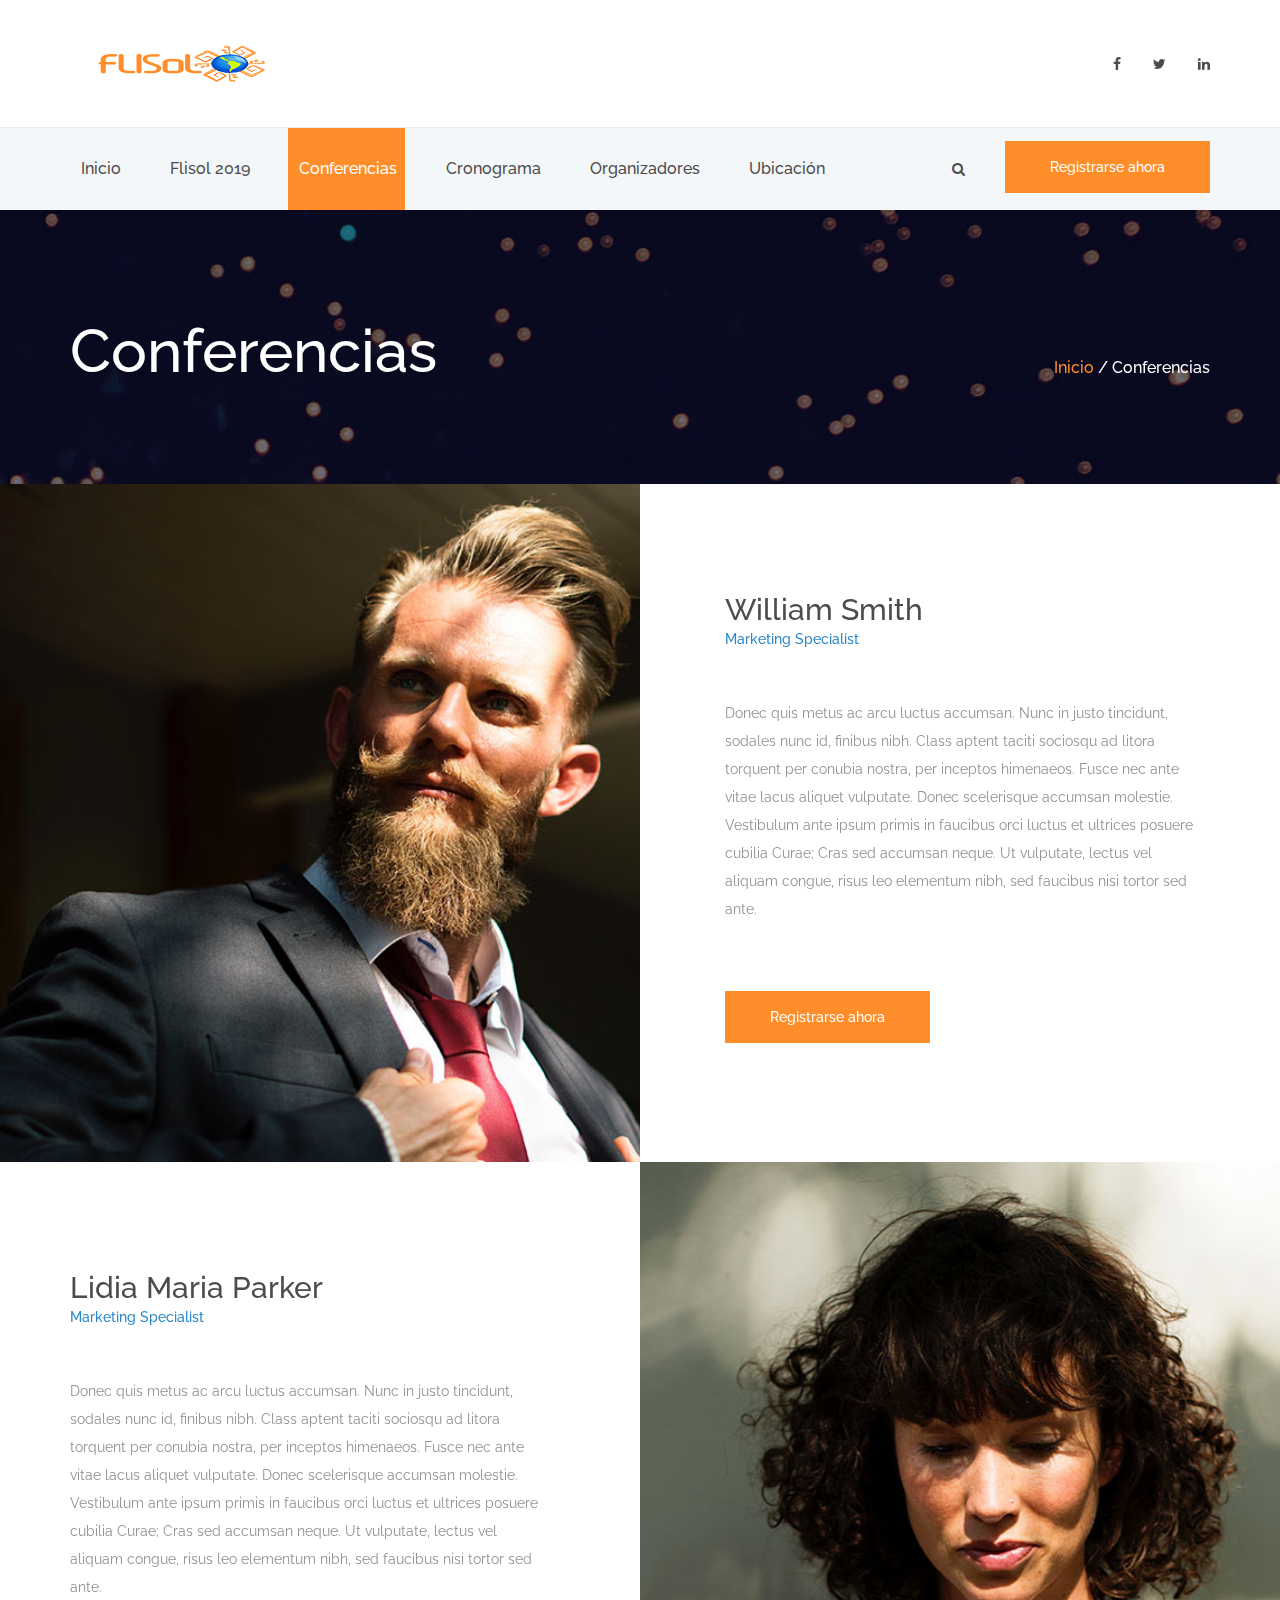
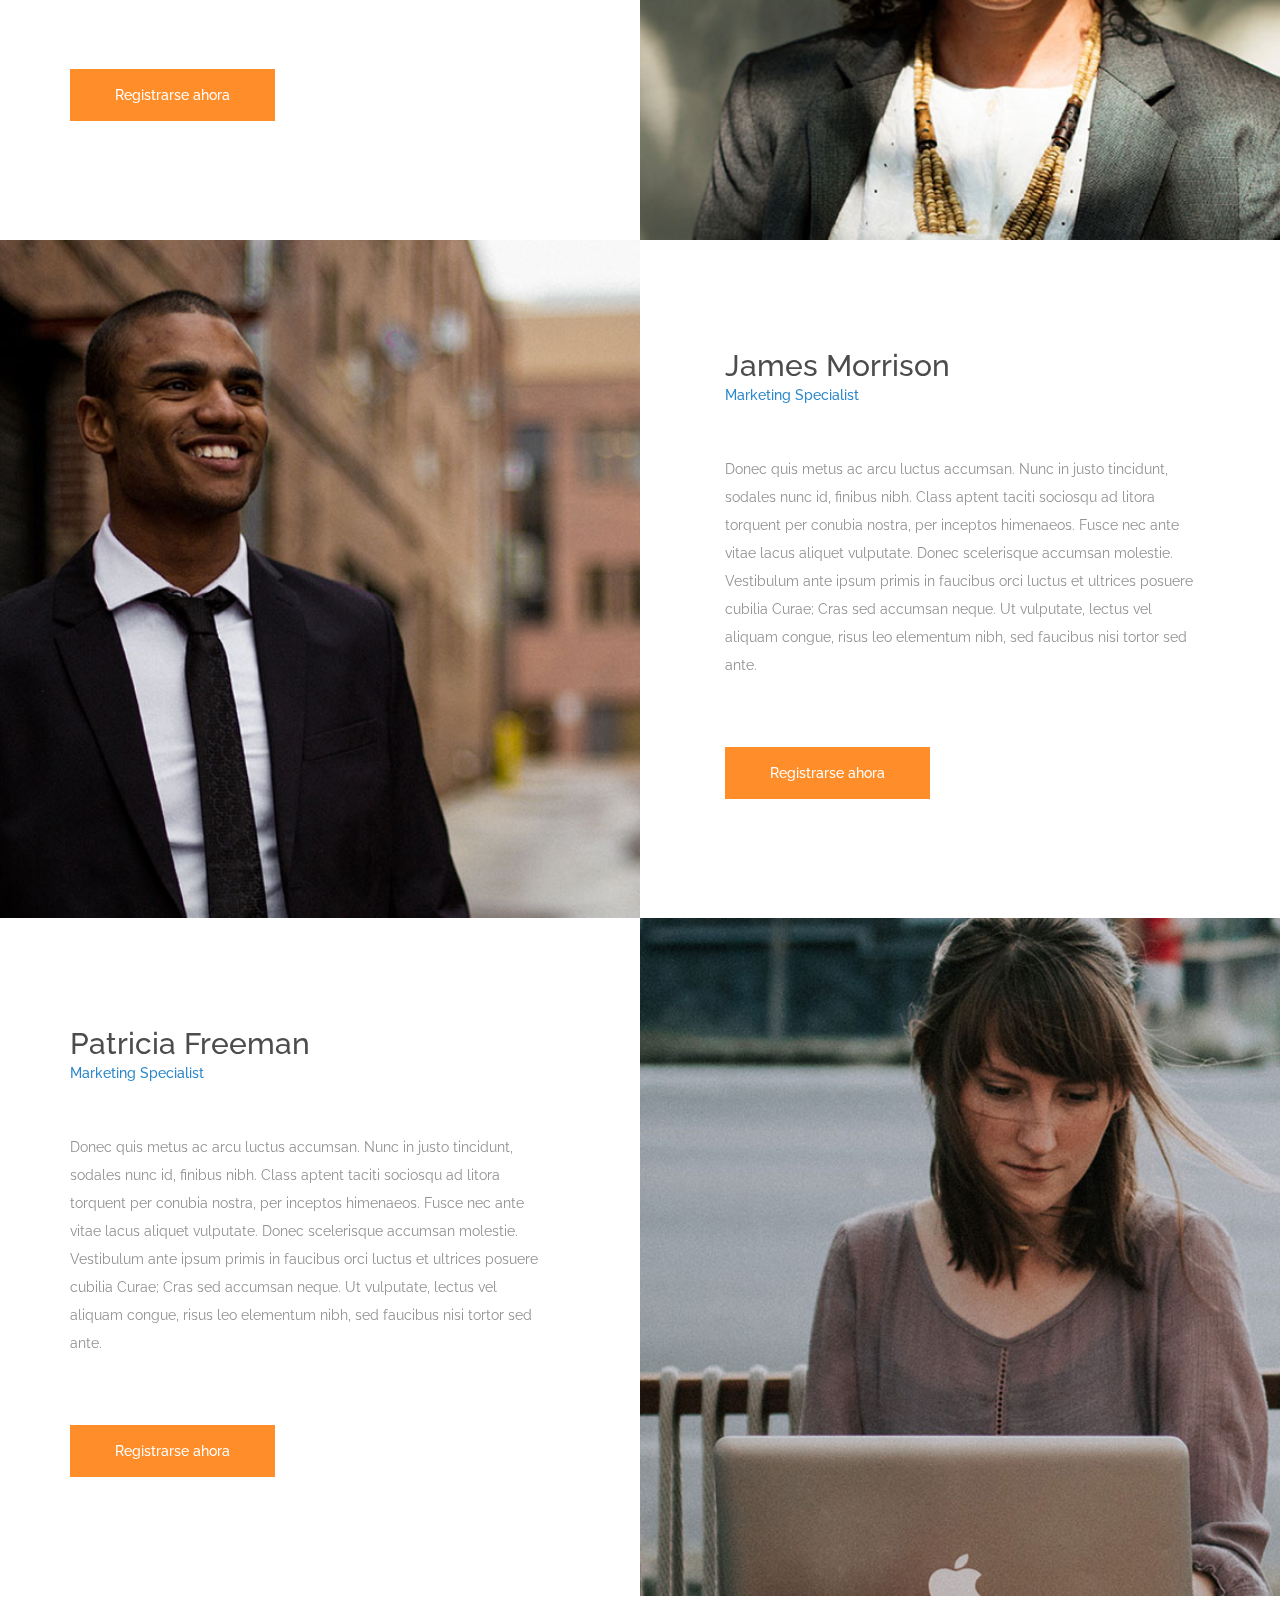
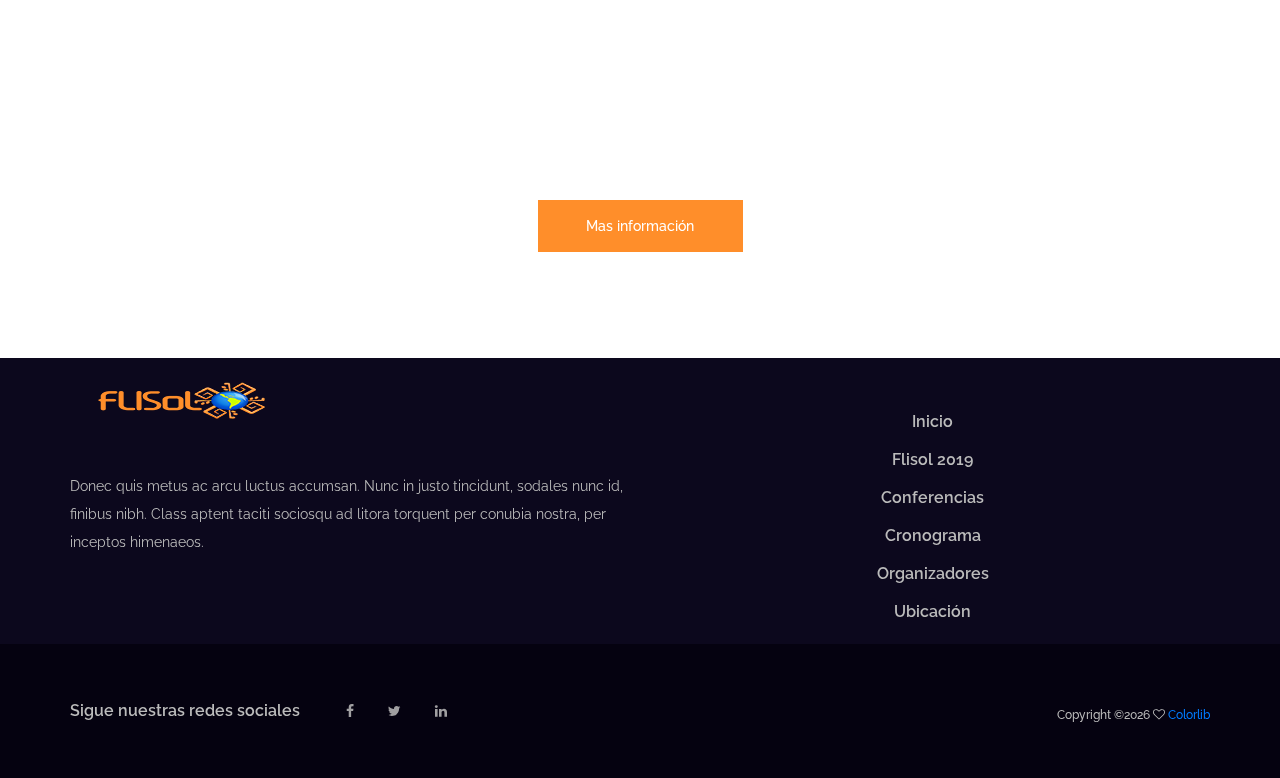
==== conferencias.html @ b89408b1 "web 1.0" ====
<!DOCTYPE html>
<html lang="en">
<head>
<title>Conferencias</title>
<meta charset="utf-8">
<meta http-equiv="X-UA-Compatible" content="IE=edge">
<meta name="description" content="Conference project">
<meta name="viewport" content="width=device-width, initial-scale=1">
<link rel="stylesheet" type="text/css" href="styles/bootstrap4/bootstrap.min.css">
<link href="plugins/font-awesome-4.7.0/css/font-awesome.min.css" rel="stylesheet" type="text/css">
<link rel="stylesheet" type="text/css" href="plugins/OwlCarousel2-2.2.1/owl.carousel.css">
<link rel="stylesheet" type="text/css" href="plugins/OwlCarousel2-2.2.1/owl.theme.default.css">
<link rel="stylesheet" type="text/css" href="plugins/OwlCarousel2-2.2.1/animate.css">
<link rel="stylesheet" type="text/css" href="styles/speakers.css">
<link rel="stylesheet" type="text/css" href="styles/speakers_responsive.css">
</head>
<body>

<div class="super_container">

	<!-- Menu -->

	<div class="menu trans_500">
		<div class="menu_content d-flex flex-column align-items-center justify-content-center text-center">
			<div class="menu_close_container"><div class="menu_close"></div></div>
			<div class="logo menu_logo">
				<a href="#">
					<div class="logo_container d-flex flex-row align-items-start justify-content-start">
						<!--<div class="logo_image"><div><img src="images/logo.png" alt=""></div></div>-->
						<div class="logo_content">
							<div class="logo_text logo_text_not_ie" align="center">FLISOL 2019</div>
							<div class="logo_sub" align="center">GYE,ECUADOR</div>
						</div>
					</div>
				</a>
			</div>
			<ul>
				<li class="menu_item"><a href="index.html">Inicio</a></li>
				<li class="menu_item"><a href="flisol.html">Flisol</a></li>
				<li class="menu_item"><a href="conferencias.html">Conferencias</a></li>
				<li class="menu_item"><a href="cronograma.html">Cronograma</a></li>
				<li class="menu_item"><a href="organizadores.html">Organizadores</a></li>
				<li class="menu_item"><a href="ubicacion.html">Ubicación</a></li>
			</ul>
		</div>
		<div class="menu_social">
			<div class="menu_social_title">Sigue nuestras redes sociales</div>
			<ul>
				<li><a href="#"><i class="fa fa-facebook" aria-hidden="true"></i></a></li>
				<li><a href="#"><i class="fa fa-twitter" aria-hidden="true"></i></a></li>
				
				<li><a href="#"><i class="fa fa-linkedin" aria-hidden="true"></i></a></li>
			</ul>
		</div>
	</div>
	
	<!-- Home -->

	<div class="home">
		<!-- <div class="home_background" style="background-image: url(images/index.jpg)"></div> -->
		<div class="parallax_background parallax-window" data-parallax="scroll" data-image-src="images/speakers.jpg" data-speed="0.8"></div>

		<!-- Header -->

		<header class="header" id="header">
			<div>
				<div class="header_top">
					<div class="container">
						<div class="row">
							<div class="col">
								<div class="header_top_content d-flex flex-row align-items-center justify-content-start">
									<div>
										<a href="#">
											<div class="logo_container d-flex flex-row align-items-start justify-content-start">
												<!--<div class="logo_image"><div><img src="images/logo.png" alt=""></div></div>-->
												<div class="logo_content">
                                                    <div class="logo_text"><div><img src="images/logo.png" alt=""></div></div>
													<!--<div id="logo_text" class="logo_text logo_text_not_ie">FLISOL 2019</div>-->
													<!--<div class="logo_sub" align="center">Mayo 19, 2019 - GYE, ECUADOR</div>-->
												</div>
											</div>
										</a>	
									</div>
									<div class="header_social ml-auto">
										<ul>
											<li><a href="#"><i class="fa fa-facebook" aria-hidden="true"></i></a></li>
											<li><a href="#"><i class="fa fa-twitter" aria-hidden="true"></i></a></li>
											<li><a href="#"><i class="fa fa-linkedin" aria-hidden="true"></i></a></li>
										</ul>
									</div>
									<div class="hamburger ml-auto"><i class="fa fa-bars" aria-hidden="true"></i></div>
								</div>
							</div>
						</div>
					</div>
				</div>
				<div class="header_nav" id="header_nav_pin">
					<div class="header_nav_inner">
						<div class="header_nav_container">
							<div class="container">
								<div class="row">
									<div class="col">
										<div class="header_nav_content d-flex flex-row align-items-center justify-content-start">
											<nav class="main_nav">
												<ul>
													
                                                    <li ><a href="index.html">Inicio</a></li>
													<li><a href="flisol.html">Flisol 2019</a></li>
													<li class="active"><a href="conferencias.html">Conferencias</a></li>
													<li><a href="cronograma.html">Cronograma</a></li>
													<li><a href="organizadores.html">Organizadores</a></li>
													<li><a href="ubicacion.html">Ubicación</a></li>
												</ul>
											</nav>
											<div class="header_extra ml-auto">
												<div class="header_search"><i class="fa fa-search" aria-hidden="true"></i></div>
												<div class="button header_button"><a href="#">Registrarse ahora</a></div>
											</div>
										</div>
									</div>
								</div>
							</div>
						</div>
						<div class="search_container">
							<div class="container">
								<div class="row">
									<div class="col">
										<div class="search_content d-flex flex-row align-items-center justify-content-end">
											<form action="#" id="search_container_form" class="search_container_form">
												<input type="text" class="search_container_input" placeholder="Search" required="required">
												<button class="search_container_button"><i class="fa fa-search" aria-hidden="true"></i></button>
											</form>
										</div>
									</div>
								</div>
							</div>
						</div>
					</div>
				</div>	
			</div>
		</header>

		<div class="home_content_container">
			<div class="container">
				<div class="row">
					<div class="col">
						<div class="home_content d-flex flex-row align-items-end justify-content-start">
							<div class="current_page">Conferencias</div>
							<div class="breadcrumbs ml-auto">
								<ul>
									<li><a href="index.html">Inicio</a></li>
									<li>Conferencias</li>
								</ul>
							</div>
						</div>
					</div>
				</div>
			</div>
		</div>
	</div>

	<!-- Speakers -->

	<div class="speakers">
		<div class="container reset_container">

			<!-- Speaker -->
			<div class="row row-lg-eq-height">
				<div class="col-lg-6 speaker_col reset_col">
					<div class="speaker_image" style="background-image:url(images/speaker_1.jpg)"></div>
				</div>
				<div class="col-lg-6">
					<div class="speaker_content d-flex flex-column align-items-start justify-content-center">
						<div class="speaker_title">William Smith</div>
						<div class="speaker_subtitle">Marketing Specialist</div>
						<div class="speaker_text">
							<p>Donec quis metus ac arcu luctus accumsan. Nunc in justo tincidunt, sodales nunc id, finibus nibh. Class aptent taciti sociosqu ad litora torquent per conubia nostra, per inceptos himenaeos. Fusce nec ante vitae lacus aliquet vulputate. Donec scelerisque accumsan molestie. Vestibulum ante ipsum primis in faucibus orci luctus et ultrices posuere cubilia Curae; Cras sed accumsan neque. Ut vulputate, lectus vel aliquam congue, risus leo elementum nibh, sed faucibus nisi tortor sed ante.</p>
						</div>
						<div class="button speaker_button"><a href="#">Registrarse ahora</a></div>
					</div>
				</div>
			</div>

			<!-- Speaker -->
			<div class="row row-lg-eq-height">
				<div class="col-lg-6 order-lg-1 order-2">
					<div class="speaker_content d-flex flex-column align-items-start justify-content-center">
						<div class="speaker_title">Lidia Maria Parker</div>
						<div class="speaker_subtitle">Marketing Specialist</div>
						<div class="speaker_text">
							<p>Donec quis metus ac arcu luctus accumsan. Nunc in justo tincidunt, sodales nunc id, finibus nibh. Class aptent taciti sociosqu ad litora torquent per conubia nostra, per inceptos himenaeos. Fusce nec ante vitae lacus aliquet vulputate. Donec scelerisque accumsan molestie. Vestibulum ante ipsum primis in faucibus orci luctus et ultrices posuere cubilia Curae; Cras sed accumsan neque. Ut vulputate, lectus vel aliquam congue, risus leo elementum nibh, sed faucibus nisi tortor sed ante.</p>
						</div>
						<div class="button speaker_button"><a href="#">Registrarse ahora</a></div>
					</div>
				</div>
				<div class="col-lg-6 speaker_col reset_col order-lg-2 order-1">
					<div class="speaker_image" style="background-image:url(images/speaker_2.jpg)"></div>
				</div>
			</div>

			<!-- Speaker -->
			<div class="row row-lg-eq-height">
				<div class="col-lg-6 speaker_col reset_col">
					<div class="speaker_image" style="background-image:url(images/speaker_3.jpg)"></div>
				</div>
				<div class="col-lg-6">
					<div class="speaker_content d-flex flex-column align-items-start justify-content-center">
						<div class="speaker_title">James Morrison</div>
						<div class="speaker_subtitle">Marketing Specialist</div>
						<div class="speaker_text">
							<p>Donec quis metus ac arcu luctus accumsan. Nunc in justo tincidunt, sodales nunc id, finibus nibh. Class aptent taciti sociosqu ad litora torquent per conubia nostra, per inceptos himenaeos. Fusce nec ante vitae lacus aliquet vulputate. Donec scelerisque accumsan molestie. Vestibulum ante ipsum primis in faucibus orci luctus et ultrices posuere cubilia Curae; Cras sed accumsan neque. Ut vulputate, lectus vel aliquam congue, risus leo elementum nibh, sed faucibus nisi tortor sed ante.</p>
						</div>
						<div class="button speaker_button"><a href="#">Registrarse ahora</a></div>
					</div>
				</div>
			</div>

			<!-- Speaker -->
			<div class="row row-lg-eq-height">
				<div class="col-lg-6 order-lg-1 order-2">
					<div class="speaker_content d-flex flex-column align-items-start justify-content-center">
						<div class="speaker_title">Patricia Freeman</div>
						<div class="speaker_subtitle">Marketing Specialist</div>
						<div class="speaker_text">
							<p>Donec quis metus ac arcu luctus accumsan. Nunc in justo tincidunt, sodales nunc id, finibus nibh. Class aptent taciti sociosqu ad litora torquent per conubia nostra, per inceptos himenaeos. Fusce nec ante vitae lacus aliquet vulputate. Donec scelerisque accumsan molestie. Vestibulum ante ipsum primis in faucibus orci luctus et ultrices posuere cubilia Curae; Cras sed accumsan neque. Ut vulputate, lectus vel aliquam congue, risus leo elementum nibh, sed faucibus nisi tortor sed ante.</p>
						</div>
						<div class="button speaker_button"><a href="#">Registrarse ahora</a></div>
					</div>
				</div>
				<div class="col-lg-6 speaker_col reset_col order-lg-2 order-1">
					<div class="speaker_image" style="background-image:url(images/speaker_4.jpg)"></div>
				</div>
			</div>

		</div>
	</div>

	<!-- Call to action -->

	<div class="cta">
		<div class="parallax_background parallax-window" data-parallax="scroll" data-image-src="images/cta_1.jpg" data-speed="0.8"></div>
		<div class="container">
			<div class="row">
				<div class="col">
					<div class="cta_content text-center">
						<div class="cta_title">Aplica ahora!</div>
						<div class="button cta_button"><a href="#">Mas información</a></div>
					</div>
				</div>
			</div>
		</div>
	</div>

	<!-- Footer -->

	<footer class="footer">
		<div class="footer_content">
			<div class="container">
				<div class="row">
					
					<!-- Footer Column -->
					<div class="col-lg-6 footer_col">
						<div class="footer_about">
							<div>
								<a href="#">
									<div class="logo_container d-flex flex-row align-items-start justify-content-start">
												<!--<div class="logo_image"><div><img src="images/logo.png" alt=""></div></div>-->
												<div class="logo_content">
                                                    <div class="logo_text"><div><img src="images/logo.png" alt=""></div></div>
													<!--<div id="logo_text" class="logo_text logo_text_not_ie">FLISOL 2019</div>-->
													<!--<div class="logo_sub" align="center">Mayo 19, 2019 - GYE, ECUADOR</div>-->
												</div>
											</div>
								</a>	
							</div>
							<div class="footer_about_text">
								<p>Donec quis metus ac arcu luctus accumsan. Nunc in justo tincidunt, sodales nunc id, finibus nibh. Class aptent taciti sociosqu ad litora torquent per conubia nostra, per inceptos himenaeos.</p>
							</div>
						</div>
					</div>

					<!-- Footer Column -->
					<div class="col-lg-6 footer_col" align="center">
						<div class="footer_links">
							<ul>
								<li><a href="#">Inicio</a></li>
								<li><a href="#">Flisol 2019</a></li>
								<li><a href="#">Conferencias</a></li>
								<li><a href="#">Cronograma</a></li>
								<li><a href="#">Organizadores</a></li>
								<li><a href="#">Ubicación</a></li>
							</ul>
						</div>
					</div>


					<!-- Footer Column -->
					

				</div>
			</div>
		</div>
		<div class="footer_extra">
			<div class="container">
				<div class="row">
					<div class="col">
						<div class="footer_extra_content d-flex flex-lg-row flex-column align-items-lg-center align-items-start justify-content-lg-start justify-content-center">
							<div class="footer_social">
								<div class="footer_social_title">Sigue nuestras redes sociales</div>
								<ul class="footer_social_list">
									
									<li><a href="#"><i class="fa fa-facebook" aria-hidden="true"></i></a></li>
									<li><a href="#"><i class="fa fa-twitter" aria-hidden="true"></i></a></li>
									
									<li><a href="#"><i class="fa fa-linkedin" aria-hidden="true"></i></a></li>
								</ul>
							</div>
							<div class="footer_extra_right ml-lg-auto text-lg-right">
								
								<div class="copyright"><!-- Link back to Colorlib can't be removed. Template is licensed under CC BY 3.0. -->
Copyright &copy;<script>document.write(new Date().getFullYear());</script>  <i class="fa fa-heart-o" aria-hidden="true"></i> <a href="https://colorlib.com" target="_blank">Colorlib</a>
<!-- Link back to Colorlib can't be removed. Template is licensed under CC BY 3.0. --></div>
							</div>
						</div>
					</div>
				</div>
			</div>
		</div>
	</footer>
		
</div>

<script src="js/jquery-3.2.1.min.js"></script>
<script src="styles/bootstrap4/popper.js"></script>
<script src="styles/bootstrap4/bootstrap.min.js"></script>
<script src="plugins/OwlCarousel2-2.2.1/owl.carousel.js"></script>
<script src="plugins/easing/easing.js"></script>
<script src="plugins/parallax-js-master/parallax.min.js"></script>
<script src="js/speakers.js"></script>
</body>
</html>
---- styles/speakers.css ----
@charset "utf-8";
/* CSS Document */

/******************************

[Table of Contents]

1. Fonts
2. Body and some general stuff
3. Menu
4. Home
	4.1 Header
5. Speakers
6. Call to action
7. Footer



******************************/

/***********
1. Fonts
***********/

@import url('https://fonts.googleapis.com/css?family=Raleway:300,400,400i,500,600,700,800,900');

/*********************************
2. Body and some general stuff
*********************************/

*
{
	margin: 0;
	padding: 0;
	-webkit-font-smoothing: antialiased;
	-webkit-text-shadow: rgba(0,0,0,.01) 0 0 1px;
	text-shadow: rgba(0,0,0,.01) 0 0 1px;
}
body
{
	font-family: 'Raleway', sans-serif;
	font-size: 14px;
	font-weight: 400;
	background: #FFFFFF;
	color: #a5a5a5;
}
div
{
	display: block;
	position: relative;
	-webkit-box-sizing: border-box;
    -moz-box-sizing: border-box;
    box-sizing: border-box;
}
ul
{
	list-style: none;
	margin-bottom: 0px;
}
p
{
	font-family: 'Raleway', sans-serif;
	font-size: 14px;
	line-height: 2;
	font-weight: 400;
	color: #929191;
	-webkit-font-smoothing: antialiased;
	-webkit-text-shadow: rgba(0,0,0,.01) 0 0 1px;
	text-shadow: rgba(0,0,0,.01) 0 0 1px;
}
p a
{
	display: inline;
	position: relative;
	color: inherit;
	border-bottom: solid 1px #ffa07f;
	-webkit-transition: all 200ms ease;
	-moz-transition: all 200ms ease;
	-ms-transition: all 200ms ease;
	-o-transition: all 200ms ease;
	transition: all 200ms ease;
}
p:last-of-type
{
	margin-bottom: 0;
}
a
{
	-webkit-transition: all 200ms ease;
	-moz-transition: all 200ms ease;
	-ms-transition: all 200ms ease;
	-o-transition: all 200ms ease;
	transition: all 200ms ease;
}
a, a:hover, a:visited, a:active, a:link
{
	text-decoration: none;
	-webkit-font-smoothing: antialiased;
	-webkit-text-shadow: rgba(0,0,0,.01) 0 0 1px;
	text-shadow: rgba(0,0,0,.01) 0 0 1px;
}
p a:active
{
	position: relative;
	color: #FF6347;
}
p a:hover
{
	color: #FFFFFF;
	background: #ffa07f;
}
p a:hover::after
{
	opacity: 0.2;
}
::selection
{
	background: #ff8e2a;
	color: #FFFFFF;
}
p::selection
{
	
}
h1{font-size: 48px;}
h2{font-size: 36px;}
h3{font-size: 24px;}
h4{font-size: 18px;}
h5{font-size: 14px;}
h1, h2, h3, h4, h5, h6
{
	font-family: 'Raleway', sans-serif;
	-webkit-font-smoothing: antialiased;
	-webkit-text-shadow: rgba(0,0,0,.01) 0 0 1px;
	text-shadow: rgba(0,0,0,.01) 0 0 1px;
}
h1::selection, 
h2::selection, 
h3::selection, 
h4::selection, 
h5::selection, 
h6::selection
{
	
}
.form-control
{
	color: #db5246;
}
section
{
	display: block;
	position: relative;
	box-sizing: border-box;
}
.clear
{
	clear: both;
}
.clearfix::before, .clearfix::after
{
	content: "";
	display: table;
}
.clearfix::after
{
	clear: both;
}
.clearfix
{
	zoom: 1;
}
.float_left
{
	float: left;
}
.float_right
{
	float: right;
}
.trans_200
{
	-webkit-transition: all 200ms ease;
	-moz-transition: all 200ms ease;
	-ms-transition: all 200ms ease;
	-o-transition: all 200ms ease;
	transition: all 200ms ease;
}
.trans_300
{
	-webkit-transition: all 300ms ease;
	-moz-transition: all 300ms ease;
	-ms-transition: all 300ms ease;
	-o-transition: all 300ms ease;
	transition: all 300ms ease;
}
.trans_400
{
	-webkit-transition: all 400ms ease;
	-moz-transition: all 400ms ease;
	-ms-transition: all 400ms ease;
	-o-transition: all 400ms ease;
	transition: all 400ms ease;
}
.trans_500
{
	-webkit-transition: all 500ms ease;
	-moz-transition: all 500ms ease;
	-ms-transition: all 500ms ease;
	-o-transition: all 500ms ease;
	transition: all 500ms ease;
}
.fill_height
{
	height: 100%;
}
.super_container
{
	width: 100%;
	overflow: hidden;
}
.prlx_parent
{
	overflow: hidden;
}
.prlx
{
	height: 130% !important;
}
.parallax-window
{
    min-height: 400px;
    background: transparent;
}
.parallax_background
{
	position: absolute;
	top: 0;
	left: 0;
	width: 100%;
	height: 100%;
}
.nopadding
{
	padding: 0px !important;
}
.reset_container
{
	max-width: 100%;
	padding-left: 0;
	padding-right: 0;
}
.reset_col
{
	padding-left: 0;
	padding-right: 0;
}
.button
{
	width: 205px;
	height: 52px;
	text-align: center;
	overflow: hidden;
	margin-bottom: 5px;
}
.button::before
{
	display: block;
	position: absolute;
	top: 0;
	left: 0;
	width: 200%;
	height: 100%;
	content: '';
	background-color: #ff8e2a;
	background-image: linear-gradient(to right, #ff8e2a, #ff8e2a, #ff8e2a);
	background: #ff8e2a;
	background: linear-gradient(to right, #ff8e2a, #ff8e2a, #ff8e2a);
	-webkit-transition: all 200ms ease;
	-moz-transition: all 200ms ease;
	-ms-transition: all 200ms ease;
	-o-transition: all 200ms ease;
	transition: all 200ms ease;
}
.button a
{
	display: block;
	position: relative;
	line-height: 52px;
	font-size: 14px;
	font-weight: 500;
	color: #FFFFFF;
	z-index: 1;
}
.button:hover::before
{
	left: -100%;
}

/*********************************
3. Menu
*********************************/

.menu
{
	position: fixed;
	width: 100vw;
	height: 100vh;
	background-color: #ff8e2a;
	background-image: linear-gradient(to right, #ff8e2a, #ff8e2a);
	background: #ff8e2a;
	background: linear-gradient(to right, #ff8e2a, #ff8e2a);
	z-index: 101;
	opacity: 0;
	visibility: hidden;
}
.menu.active
{
	opacity: 0.98;
	visibility: visible;
}
.menu_content
{
	width: 100%;
	height: 100%;
}
.menu_item
{
	position: relative;
	margin-bottom: 3px;
}
.menu_item:last-child
{
	margin-bottom: 0px;
}
.menu_logo
{
	margin-bottom: 38px;
}
.menu_logo a img
{
	
}
.menu_logo .logo_text,
.menu_logo .logo_sub
{
	color: #FFFFFF;
}
.menu_item a
{
	display: inline-block;
	position: relative;
	font-size: 30px;
	color: #FFFFFF;
	font-weight: 500;
}
.menu_item a::after
{
	display: block;
	position: absolute;
	top: 52%;
	left: 0;
	width: 0;
	height: 4px;
	background: #FFFFFF;
	letter-spacing: 2px;
	content: '';
	z-index: 10;
	pointer-events: none;
	-webkit-transition: all 200ms ease;
	-moz-transition: all 200ms ease;
	-ms-transition: all 200ms ease;
	-o-transition: all 200ms ease;
	transition: all 400ms ease;
}
.menu_item:hover a::after
{
	width: 100%;
}
.menu_close_container
{
	position: absolute;
	top: 94px;
	right: 122px;
	width: 21px;
	height: 21px;
	cursor: pointer;
	-webkit-transform: rotate(45deg);
	-moz-transform: rotate(45deg);
	-ms-transform: rotate(45deg);
	-o-transform: rotate(45deg);
	transform: rotate(45deg);
}
.menu_close
{
	top: 9px;
	width: 21px;
	height: 3px;
	background: #FFFFFF;
	-webkit-transition: all 200ms ease;
	-moz-transition: all 200ms ease;
	-ms-transition: all 200ms ease;
	-o-transition: all 200ms ease;
	transition: all 200ms ease;
}
.menu_close::after
{
	display: block;
	position: absolute;
	top: -9px;
	left: 9px;
	content: '';
	width: 3px;
	height: 21px;
	background: #FFFFFF;
	-webkit-transition: all 200ms ease;
	-moz-transition: all 200ms ease;
	-ms-transition: all 200ms ease;
	-o-transition: all 200ms ease;
	transition: all 200ms ease;
}
.menu_close_container:hover .menu_close,
.menu_close_container:hover .menu_close::after
{
	background: #ff8e2a;
}
.menu_social
{
	position: absolute;
	left: 50%;
	-webkit-transform: translateX(-50%);
	-moz-transform: translateX(-50%);
	-ms-transform: translateX(-50%);
	-o-transform: translateX(-50%);
	transform: translateX(-50%);
	bottom: 15px;
}
.menu_social_title
{
	display: inline-block;
	font-weight: 500;
	color: #bbbbbb;
}
.menu_social ul
{
	display: inline-block;
	margin-left: 25px;
	white-space: nowrap;
}
.menu_social ul li
{
	display: inline-block;
}
.menu_social ul li:not(:last-child)
{
	margin-right: 15px;
}
.menu_social ul li a i
{
	color: #bbbbbb;
	-webkit-transition: all 200ms ease;
	-moz-transition: all 200ms ease;
	-ms-transition: all 200ms ease;
	-o-transition: all 200ms ease;
	transition: all 200ms ease;
	padding: 5px;
}
.menu_social ul li a i:hover
{
	color: #FFFFFF;
}

/*********************************
4. Home
*********************************/

.home
{
	width: 100%;
	height: 484px;
}
.home_background
{
	position: absolute;
	top: 0;
	left: 0;
	width: 100%;
	height: 100%;
	background-repeat: no-repeat;
	background-size: cover;
	background-position: center center;
}
.home_content_container
{
	position: absolute;
	left: 0;
	bottom: 110px;
	width: 100%;
}
.current_page
{
	font-size: 60px;
	font-weight: 500;
	color: #FFFFFF;
	line-height: 0.75;
}
.breadcrumbs
{
	line-height: 0.75;
}
.breadcrumbs ul li
{
	display: inline-block;
	position: relative;
	font-size: 16px;
	font-weight: 500;
	color: #FFFFFF;
}
.breadcrumbs ul li:not(:last-child)::after
{
	display: inline-block;
	content: '/';
	margin-left: 4px;
	margin-right: 0px;
	line-height: 0.75;
}
.breadcrumbs ul li a
{
	color: #ff8e2a;
	line-height: 0.75;
	-webkit-transition: all 200ms ease;
	-moz-transition: all 200ms ease;
	-ms-transition: all 200ms ease;
	-o-transition: all 200ms ease;
	transition: all 200ms ease;
}
.breadcrumbs ul li a:hover
{
	color: #FFFFFF;
}

/*********************************
4.1 Header
*********************************/

.header
{
	position: absolute;
	top: 0;
	left: 0;
	width: 100%;
	background: #FFFFFF;
	z-index: 100;
}
.header.scrolled
{
	position: fixed;
	top: -127px;
	left: 0;
}
.header_top
{
	width: 100%;
	z-index: 2;
}
.header_top_content
{
	height: 127px;
	-webkit-transition: all 200ms ease;
	-moz-transition: all 200ms ease;
	-ms-transition: all 200ms ease;
	-o-transition: all 200ms ease;
	transition: all 200ms ease;
}
.logo_image div
{
	width: 59px;
	height: 46px;
}
.logo_image div img
{
	max-width: 100%;
}
.logo_content
{
	padding-left: 13px;
}
.logo_text
{
	line-height: 0.94;
	color: #ff8e2a;
	font-size: 34px;
	font-weight: 500;
	text-align: left;
}
.logo_text_not_ie
{
	background-image: -webkit-linear-gradient(left, #ff8e2a, #ff8e2a); /* For Chrome and Safari */
    background-image: -moz-linear-gradient(left, #ff8e2a, #ff8e2a); /* For old Fx (3.6 to 15) */
    background-image: -ms-linear-gradient(left, #ff8e2a, #ff8e2a); /* For pre-releases of IE 10*/
    background-image: -o-linear-gradient(left, #ff8e2a, #ff8e2a); /* For old Opera (11.1 to 12.0) */
    background-image: linear-gradient(to right, #ff8e2a, #ff8e2a); /* Standard syntax; must be last */
    color:transparent;
    -webkit-background-clip: text;
    background-clip: text;
}
.logo_sub
{
	font-size: 12px;
	font-weight: 500;
	color: #4c4c4c;
	margin-top: 5px;
}
.header_social ul
{
	margin-right: -5px;
}
.header_social ul li
{
	display: inline-block;
}
.header_social ul li:not(:last-child)
{
	margin-right: 18px;
}
.header_social ul li a i
{
	color: #4c4c4c;
	padding: 5px;
	-webkit-transition: all 200ms ease;
	-moz-transition: all 200ms ease;
	-ms-transition: all 200ms ease;
	-o-transition: all 200ms ease;
	transition: all 200ms ease;
}
.header_social ul li a i:hover
{
	color: #ff8e2a;
}
.hamburger
{
	display: none;
	cursor: pointer;
}
.hamburger i
{
	font-size: 18px;
	color: #4c4c4c;
	-webkit-transition: all 200ms ease;
	-moz-transition: all 200ms ease;
	-ms-transition: all 200ms ease;
	-o-transition: all 200ms ease;
	transition: all 200ms ease;
}
.hamburger i:hover
{
	color: #ff8e2a;
}
.header_nav
{
	border-top: solid 1px #e9eef2;
	z-index: 2;
}
.header_nav_inner
{
	width: 100%;
}
.header_nav_container
{
	z-index: 1;
	background: #f3f7f9;
}
.header_nav_content
{
	height: 82px;
}
.main_nav
{
	height: 100%;
}
.main_nav ul
{
	height: 100%;
}
.main_nav ul li
{
	display: inline-block;
	position: relative;
	height: 100%;
}
.main_nav ul li::after
{
	display: block;
	position: absolute;
	top: 0;
	left: 0;
	width: 100%;
	height: 100%;
	content: '';
	background-color: #ff8e2a;
	background-image: linear-gradient(to right, #ff8e2a, #ff8e2a);
	background: #ff8e2a;
	background: linear-gradient(to right, #ff8e2a, #ff8e2a);
	opacity: 0;
	z-index: 0;
	-webkit-transition: all 200ms ease;
	-moz-transition: all 200ms ease;
	-ms-transition: all 200ms ease;
	-o-transition: all 200ms ease;
	transition: all 200ms ease;
}
.main_nav ul li:not(:last-child)
{
	margin-right: 26px;
}
.main_nav ul li:hover::after,
.main_nav ul li.active::after
{
	opacity: 1;
}
.main_nav ul li a
{
	display: block;
	position: relative;
	height: 100%;
	line-height: 82px;
	font-size: 16px;
	font-weight: 500;
	color: #4c4c4c;
	padding-left: 11px;
	padding-right: 8px;
	z-index: 1;
	-webkit-transition: all 200ms ease;
	-moz-transition: all 200ms ease;
	-ms-transition: all 200ms ease;
	-o-transition: all 200ms ease;
	transition: all 200ms ease;
}
.main_nav ul li a:hover,
.main_nav ul li.active a
{
	color: #FFFFFF;
}
.search_container
{
	position: absolute;
	left: 0;
	bottom: 0;
	width: 100%;
	background-color: #ff8e2a;
	background-image: linear-gradient(to right, #ff8e2a, #ff8e2a);
	background: #ff8e2a;
	background: linear-gradient(to right, #ff8e2a, #ff8e2a);
	z-index: 0;
	-webkit-transition: all 200ms ease;
	-moz-transition: all 200ms ease;
	-ms-transition: all 200ms ease;
	-o-transition: all 200ms ease;
	transition: all 200ms ease;
}
.search_container.active
{
	bottom: -60px;
}
.search_content
{
	width: 100%;
	height: 60px;
}
.search_container_form
{
	position: relative;
	width: 300px;
}
.search_container_input
{
	width: 100%;
	height: 40px;
	border: none;
	outline: none;
	padding-left: 20px;
}
.search_container_button
{
	position: absolute;
	top: 0;
	right: 0;
	width: 40px;
	height: 40px;
	border: none;
	outline: none;
	cursor: pointer;
}
.header_search
{
	display: inline-block;
	vertical-align: middle;
	padding: 10px;
	cursor: pointer;
}
.header_search i
{
	color: #4c4c4c;
	-webkit-transition: all 200ms ease;
	-moz-transition: all 200ms ease;
	-ms-transition: all 200ms ease;
	-o-transition: all 200ms ease;
	transition: all 200ms ease;
}
.header_search:hover i
{
	color: #ff8e2a;
}
.header_button
{
	display: inline-block;
	vertical-align: middle;
	margin-left: 26px;
}

/*********************************
5. Speakers
*********************************/

.speakers
{
	width: 100%;
	background: #FFFFFF;
}
.speaker_image
{
	position: absolute;
	top: 0;
	left: 0;
	width: 100%;
	height: 100%;
	background-repeat: no-repeat;
	background-size: cover;
	background-position: center center;
}
.speaker_content
{
	width: 100%;
	padding-left: 130px;
	padding-right: 150px;
	padding-top: 103px;
	padding-bottom: 114px;
}
.speaker_title
{
	font-size: 30px;
	font-weight: 500;
	color: #4c4c4c;
}
.speaker_subtitle
{
	font-size: 14px;
	font-weight: 500;
	color: #2b88cb;
	margin-top: -3px;
}
.speaker_text
{
	margin-top: 49px;
}
.speaker_button
{
	margin-top: 68px;
}

/*********************************
6. Call to action
*********************************/

.cta
{
	width: 100%;
	padding-top: 105px;
	padding-bottom: 101px;
}
.cta_title
{
	font-size: 48px;
	color: #FFFFFF;
	font-weight: 400;
}
.cta_button
{
	margin-left: auto;
	margin-right: auto;
	margin-top: 27px;
}

/*********************************
7. Footer
*********************************/

.footer
{
	width: 100%;
	background: #0c081d;	
}
.footer_content
{
	padding-top: 20px;
	padding-bottom: 20px;
}
.footer_about
{
	width: 100%;
}
.footer .logo_sub
{
	color: #bbbbbb;
}
.footer_about_text
{
	margin-top: 49px;
}
.footer_about_text p
{
	color: #bbbbbb;
}
.footer_links
{
	padding-top: 32px;
}
.footer_links ul li:not(:last-child)
{
	margin-bottom: 14px;
}
.footer_links ul li a
{
	font-size: 16px;
	font-weight: 600;
	color: #bbbbbb;
}
.footer_extra
{
	width: 100%;
	background: #050210;
}
.footer_extra_content
{
	width: 100%;
	height: 134px;
}
.footer_social_title
{
	display: inline-block;
	font-size: 16px;
	font-weight: 600;
	color: #bbbbbb;
	vertical-align: middle;
}
.footer_social_list
{
	display: inline-block;
	margin-left: 42px;
	vertical-align: middle;
}
.footer_social_list li
{
	display: inline-block;
}
.footer_social_list li:not(:last-child)
{
	margin-right: 30px;
}
.footer_social_list li a i
{
	color: #a09fa1;
	-webkit-transition: all 200ms ease;
	-moz-transition: all 200ms ease;
	-ms-transition: all 200ms ease;
	-o-transition: all 200ms ease;
	transition: all 200ms ease;
}
.footer_social_list li a i:hover
{
	color: #ff8e2a;
}
.footer_extra_links ul li
{
	display: inline-block;
	position: relative;
}
.footer_extra_links ul li a
{
	font-size: 12px;
	font-weight: 600;
	color: #bbbbbb;
	-webkit-transition: all 200ms ease;
	-moz-transition: all 200ms ease;
	-ms-transition: all 200ms ease;
	-o-transition: all 200ms ease;
	transition: all 200ms ease;
}
.footer_extra_links ul li a:hover
{
	color: #ff8e2a;
}
.footer_extra_links ul li:not(:last-child)::after
{
	display: inline-block;
	content: '|';
	margin-left: 6px;
	margin-right: 3px;
	font-size: 12px;
	font-weight: 600;
	color: #bbbbbb;
}
.copyright
{
	font-size: 12px;
	font-weight: 500;
	color: #bbbbbb;
	margin-top: 7px;
}
---- styles/speakers_responsive.css ----
@charset "utf-8";
/* CSS Document */

/******************************

[Table of Contents]

1. 1600px
2. 1440px
3. 1280px
4. 1199px
5. 1024px
6. 991px
7. 959px
8. 880px
9. 768px
10. 767px
11. 539px
12. 479px
13. 400px

******************************/

/************
1. 1600px
************/

@media only screen and (max-width: 1600px)
{
	
}

/************
2. 1440px
************/

@media only screen and (max-width: 1440px)
{
	
}

/************
3. 1380px
************/

@media only screen and (max-width: 1380px)
{
	.speaker_content
	{
		padding-left: 70px;
		padding-right: 80px;
	}
}

/************
3. 1280px
************/

@media only screen and (max-width: 1280px)
{
	
}

/************
4. 1199px
************/

@media only screen and (max-width: 1199px)
{
	.calendar_item_time
	{
		margin-left: 74px;
	}
	.calendar_item_text
	{
		margin-left: 111px;
	}
	.calendar_col:not(:last-child)
	{
		margin-bottom: 30px;
	}
}

/************
4. 1100px
************/

@media only screen and (max-width: 1100px)
{
	
}

/************
5. 1024px
************/

@media only screen and (max-width: 1024px)
{
	
}

/************
6. 991px
************/
@media only screen and (min-width: 992px)
{
	
}
@media only screen and (max-width: 991px)
{
	.header_nav,
	.search_container,
	.header_social
	{
		display: none !important;
	}
	.header
	{
		position: fixed;
		top: 0;
		left: 0;
	}
	.header.scrolled
	{
		top: 0;
	}
	.hamburger
	{
		display: block;
	}
	.logo_image div
	{
		width: 49px;
	}
	.logo_text
	{
		font-size: 24px;
	}
	.header_top_content
	{
		height: 100px;
	}
	.home_title
	{
		font-size: 48px;
	}
	.menu_social
	{
		text-align: center;
	}
	.menu_social_title
	{
		display: block;
	}
	.menu_social ul
	{
		display: block;
		margin-left: 0;
	}
	.home
	{
		width: 100%;
		height: 357px;
	}
	.current_page
	{
		font-size: 48px;
	}
	.speaker_col
	{
		height: 500px;
	}
	.speaker_content
	{
		width: 100%;
		min-height: auto;
		padding-left: 130px;
		padding-right: 150px;
		padding-top: 80px;
		padding-bottom: 85px;
	}
	.footer_col:not(:last-child)
	{
		margin-bottom: 60px;
	}
	.footer_extra_content
	{
		height: auto;
		padding-top: 50px;
		padding-bottom: 50px;
	}
	.footer_extra_links
	{
		margin-top: 10px;
	}
	.copyright
	{
		margin-top: 13px;
	}
}

/************
7. 959px
************/

@media only screen and (max-width: 959px)
{
	
}

/************
8. 880px
************/

@media only screen and (max-width: 880px)
{
	
}

/************
9. 768px
************/

@media only screen and (max-width: 768px)
{
	
}

/************
10. 767px
************/

@media only screen and (max-width: 767px)
{
	.current_page
	{
		font-size: 36px;
	}
	.speaker_content
	{
		padding-left: 80px;
		padding-right: 100px;
	}
	.cta_title
	{
		font-size: 36px;
	}
}

/************
11. 575px
************/

@media only screen and (max-width: 575px)
{
	p
	{
		font-size: 13px;
	}
	.header_top_content
	{
		height: 60px;
	}
	.logo_image div
	{
		width: 39px;
		height: 32px;
	}
	.logo_content
	{
		padding-left: 10px;
	}
	.logo_text
	{
		font-size: 14px;
	}
	.logo_sub
	{
		font-size: 9px;
	}
	.menu_close_container
	{
		top: 19px;
		right: 30px;
	}
	.menu_item a
	{
		font-size: 18px;
	}
	.menu_item a::after
	{
		height: 2px;
	}
	.menu_social
	{
		bottom: 10px;
	}
	.menu_social_title
	{
		display: none;
	}
	.menu_social ul
	{
		display: block;
	}
	.menu_social ul
	{
		margin-left: 0;
		margin-top: 10px;
	}
	.menu_social
	{
		text-align: center;
	}
	.button
	{
		width: 165px;
		height: 42px;
	}
	.button a
	{
		line-height: 42px;
		font-size: 12px;
	}
	.home
	{
		height: 217px;
	}
	.home_content_container
	{
		bottom: 70px;
	}
	.current_page
	{
		font-size: 24px;
	}
	.breadcrumbs ul li
	{
		font-size: 14px;
	}
	.speaker_content
	{
		padding-left: 30px;
		padding-right: 50px;
		padding-top: 60px;
		padding-bottom: 76px;
	}
	.speaker_col
	{
		height: 300px;
	}
	.cta_title
	{
		font-size: 24px;
	}
	.footer_social_list
	{
		display: block;
		margin-left: 0;
		margin-top: 10px;
	}
	.footer_extra_links
	{
		margin-top: 25px;
	}
	.footer_links ul li a,
	.footer_social_title
	{
		font-size: 14px;
	}
	.footer_social_list li:not(:last-child)
	{
		margin-right: 22px;
	}
}

/************
11. 539px
************/

@media only screen and (max-width: 539px)
{
	
}

/************
12. 480px
************/

@media only screen and (max-width: 480px)
{
	.speaker_content
	{
		padding-left: 15px;
		padding-right: 30px;
	}
	.speaker_title
	{
		font-size: 24px;
	}
	.speaker_text
	{
		margin-top: 41px;
	}
	.speaker_button
	{
		margin-top: 41px;
	}
}

/************
13. 479px
************/

@media only screen and (max-width: 479px)
{
	
}

/************
14. 400px
************/

@media only screen and (max-width: 400px)
{
	
}
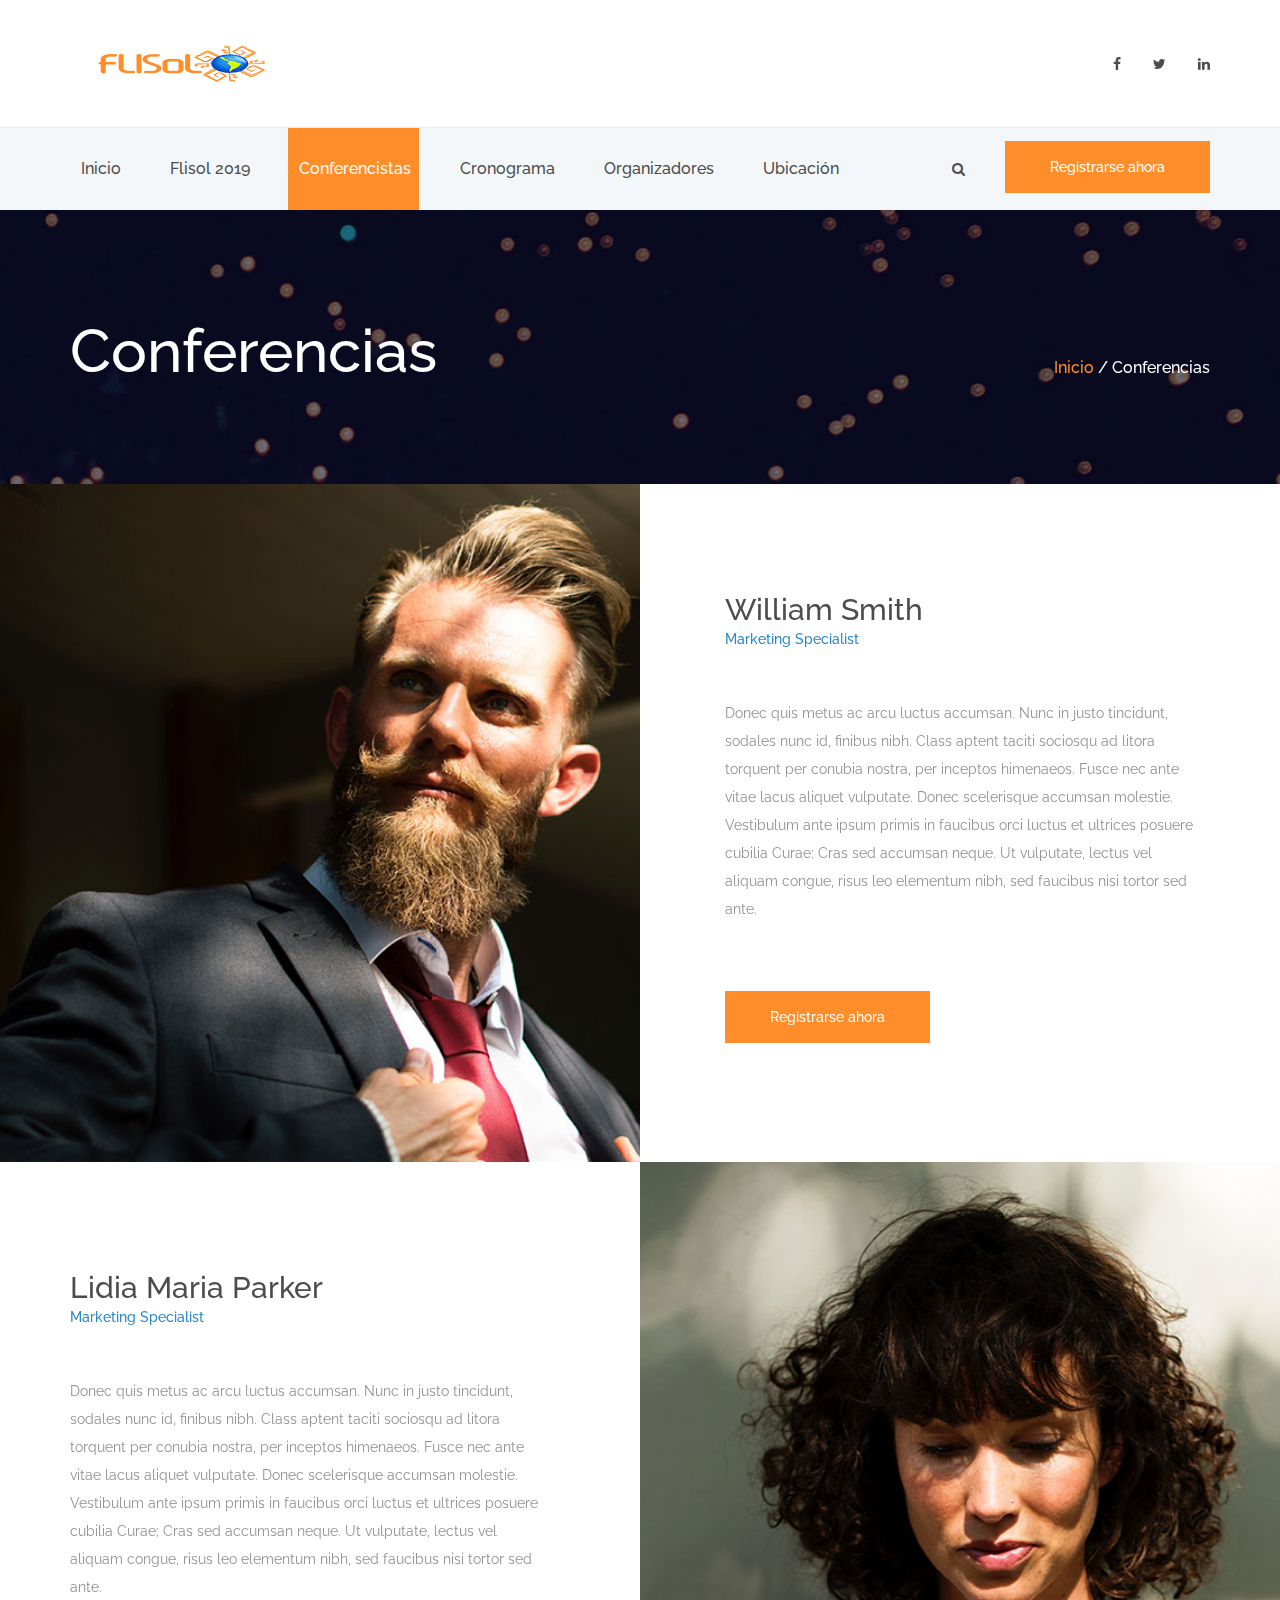
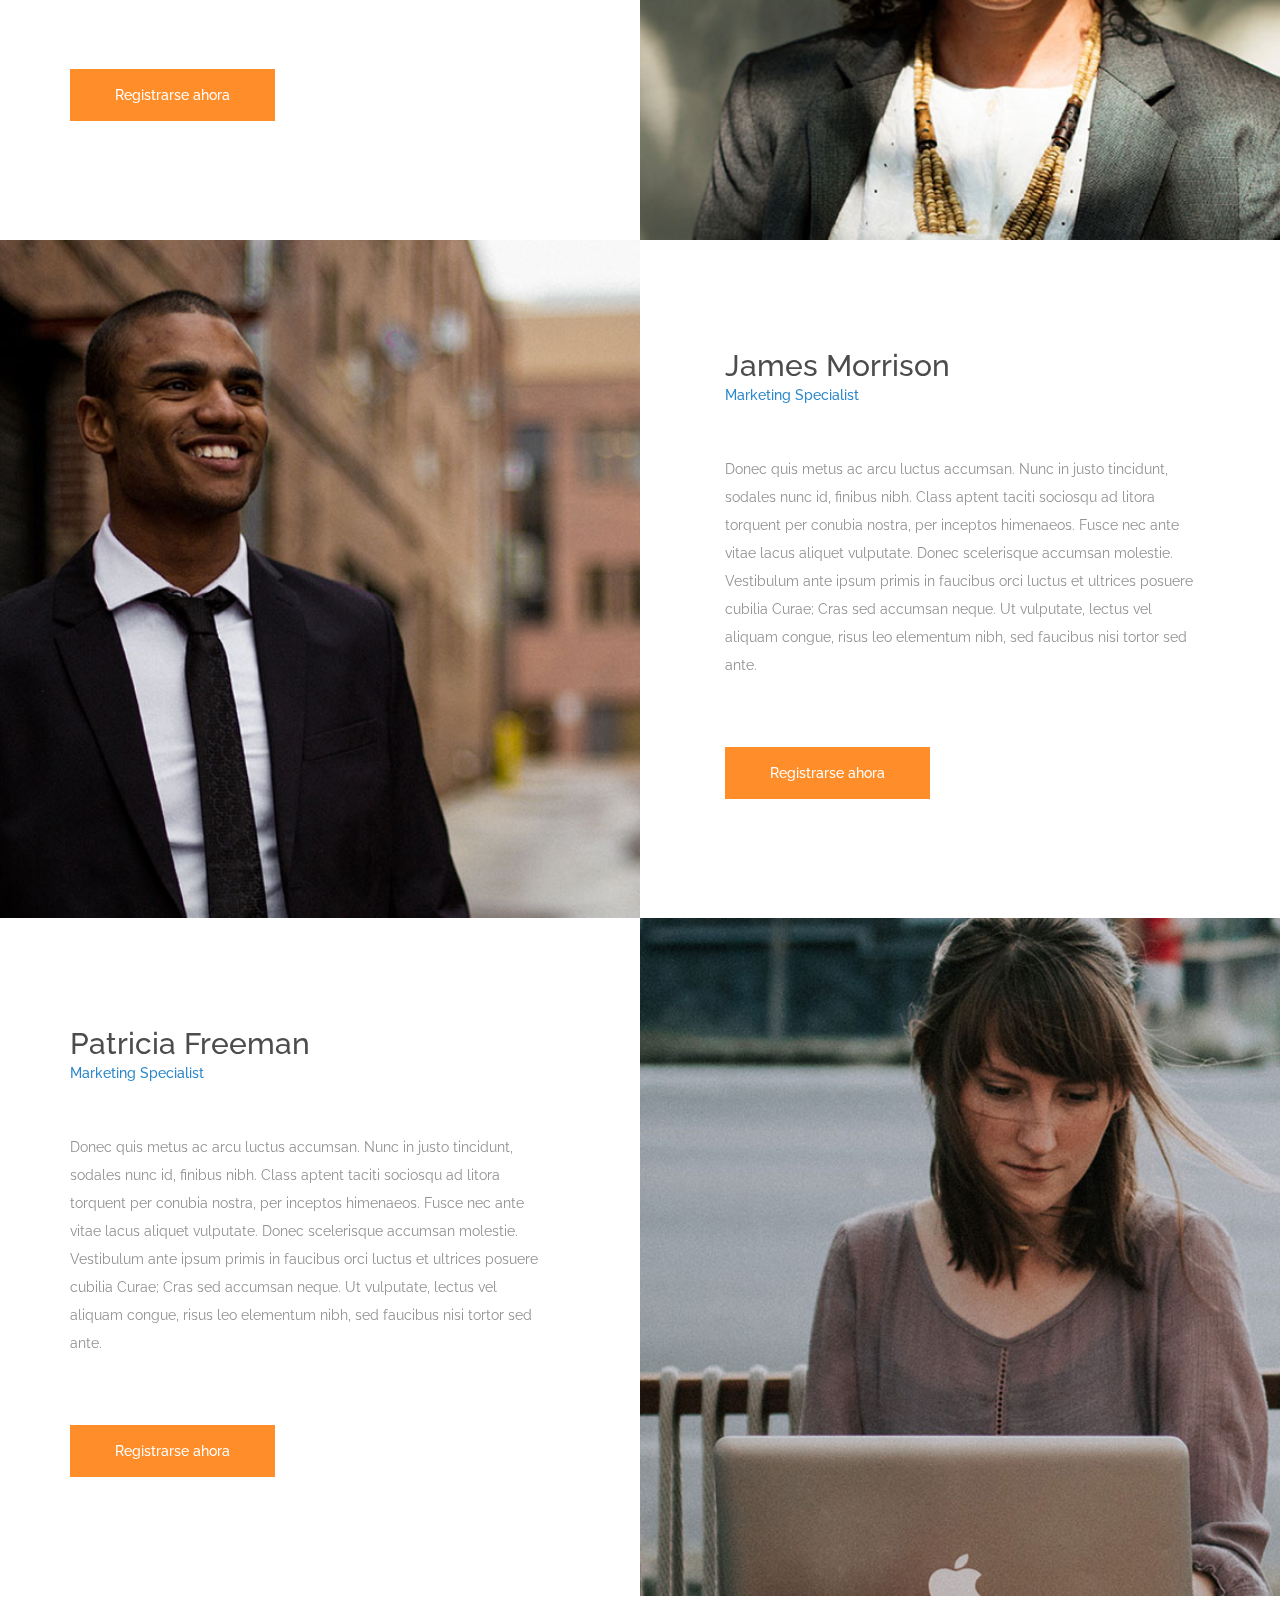
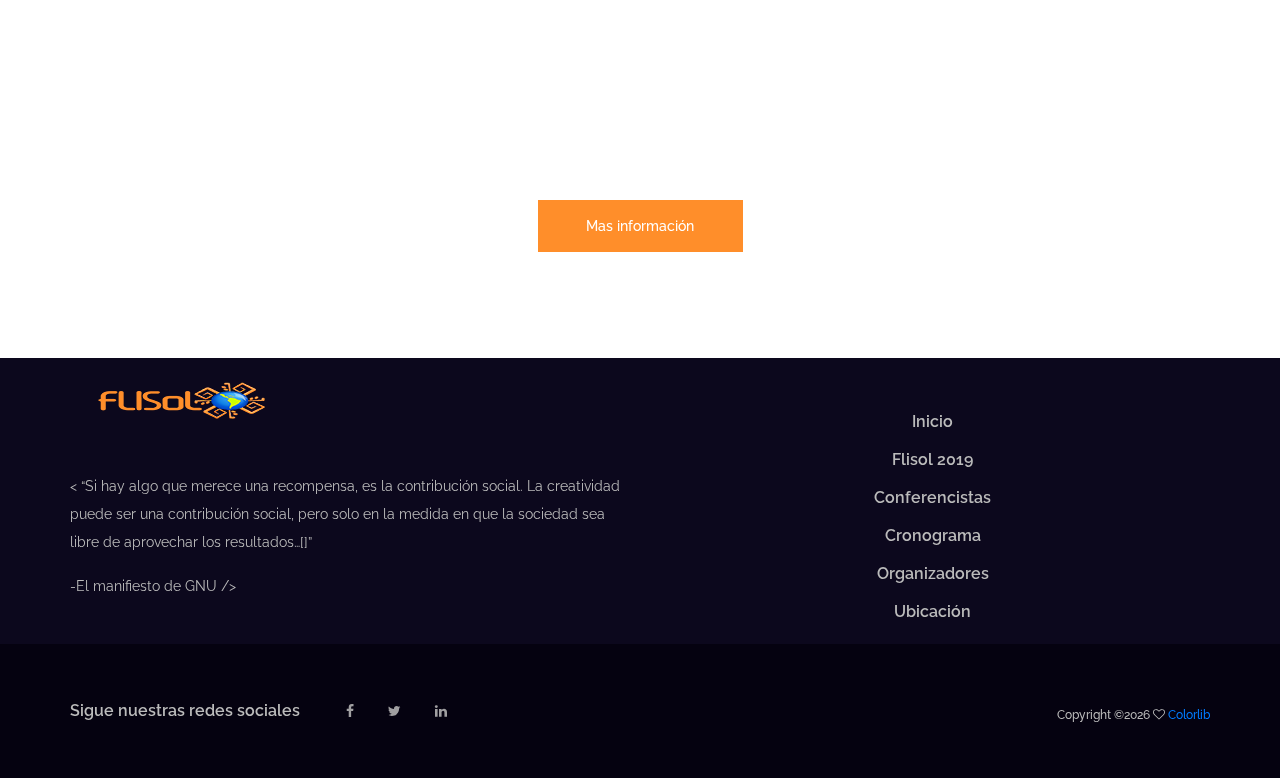
==== commit f64bb00b: "actualizacion" ====
--- a/conferencias.html
+++ b/conferencias.html
@@ -1,7 +1,7 @@
 <!DOCTYPE html>
 <html lang="en">
 <head>
-<title>Conferencias</title>
+<title>Conferencistas</title>
 <meta charset="utf-8">
 <meta http-equiv="X-UA-Compatible" content="IE=edge">
 <meta name="description" content="Conference project">
@@ -37,7 +37,7 @@
 			<ul>
 				<li class="menu_item"><a href="index.html">Inicio</a></li>
 				<li class="menu_item"><a href="flisol.html">Flisol</a></li>
-				<li class="menu_item"><a href="conferencias.html">Conferencias</a></li>
+				<li class="menu_item"><a href="conferencias.html">Conferencistas</a></li>
 				<li class="menu_item"><a href="cronograma.html">Cronograma</a></li>
 				<li class="menu_item"><a href="organizadores.html">Organizadores</a></li>
 				<li class="menu_item"><a href="ubicacion.html">Ubicación</a></li>
@@ -106,7 +106,7 @@
 													
                                                     <li ><a href="index.html">Inicio</a></li>
 													<li><a href="flisol.html">Flisol 2019</a></li>
-													<li class="active"><a href="conferencias.html">Conferencias</a></li>
+													<li class="active"><a href="conferencias.html">Conferencistas</a></li>
 													<li><a href="cronograma.html">Cronograma</a></li>
 													<li><a href="organizadores.html">Organizadores</a></li>
 													<li><a href="ubicacion.html">Ubicación</a></li>
@@ -274,7 +274,8 @@
 								</a>	
 							</div>
 							<div class="footer_about_text">
-								<p>Donec quis metus ac arcu luctus accumsan. Nunc in justo tincidunt, sodales nunc id, finibus nibh. Class aptent taciti sociosqu ad litora torquent per conubia nostra, per inceptos himenaeos.</p>
+								<p> < “Si hay algo que merece una recompensa, es la contribución social. La creatividad puede ser una contribución social, pero solo en la medida en que la sociedad sea libre de aprovechar los resultados…[]”</p>
+								<p>-El manifiesto de GNU /> </p>
 							</div>
 						</div>
 					</div>
@@ -285,7 +286,7 @@
 							<ul>
 								<li><a href="#">Inicio</a></li>
 								<li><a href="#">Flisol 2019</a></li>
-								<li><a href="#">Conferencias</a></li>
+								<li><a href="#">Conferencistas</a></li>
 								<li><a href="#">Cronograma</a></li>
 								<li><a href="#">Organizadores</a></li>
 								<li><a href="#">Ubicación</a></li>
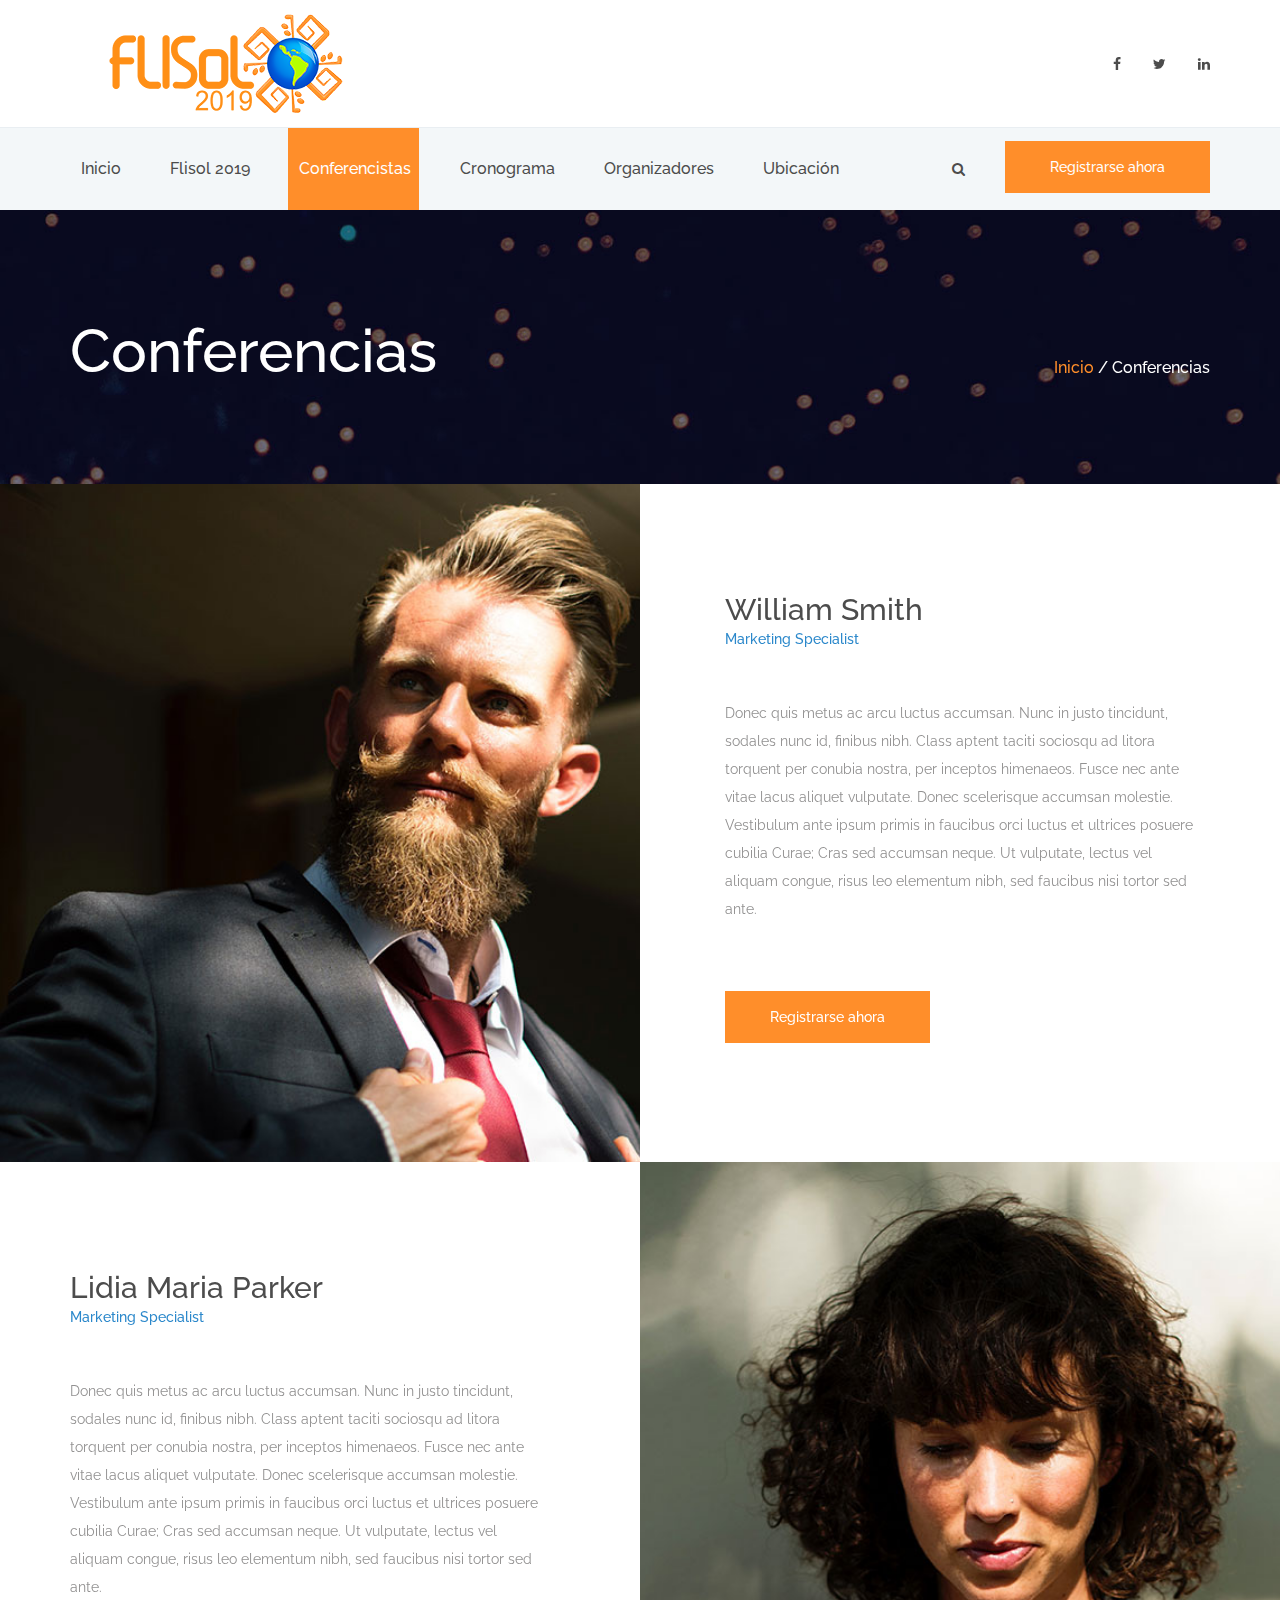
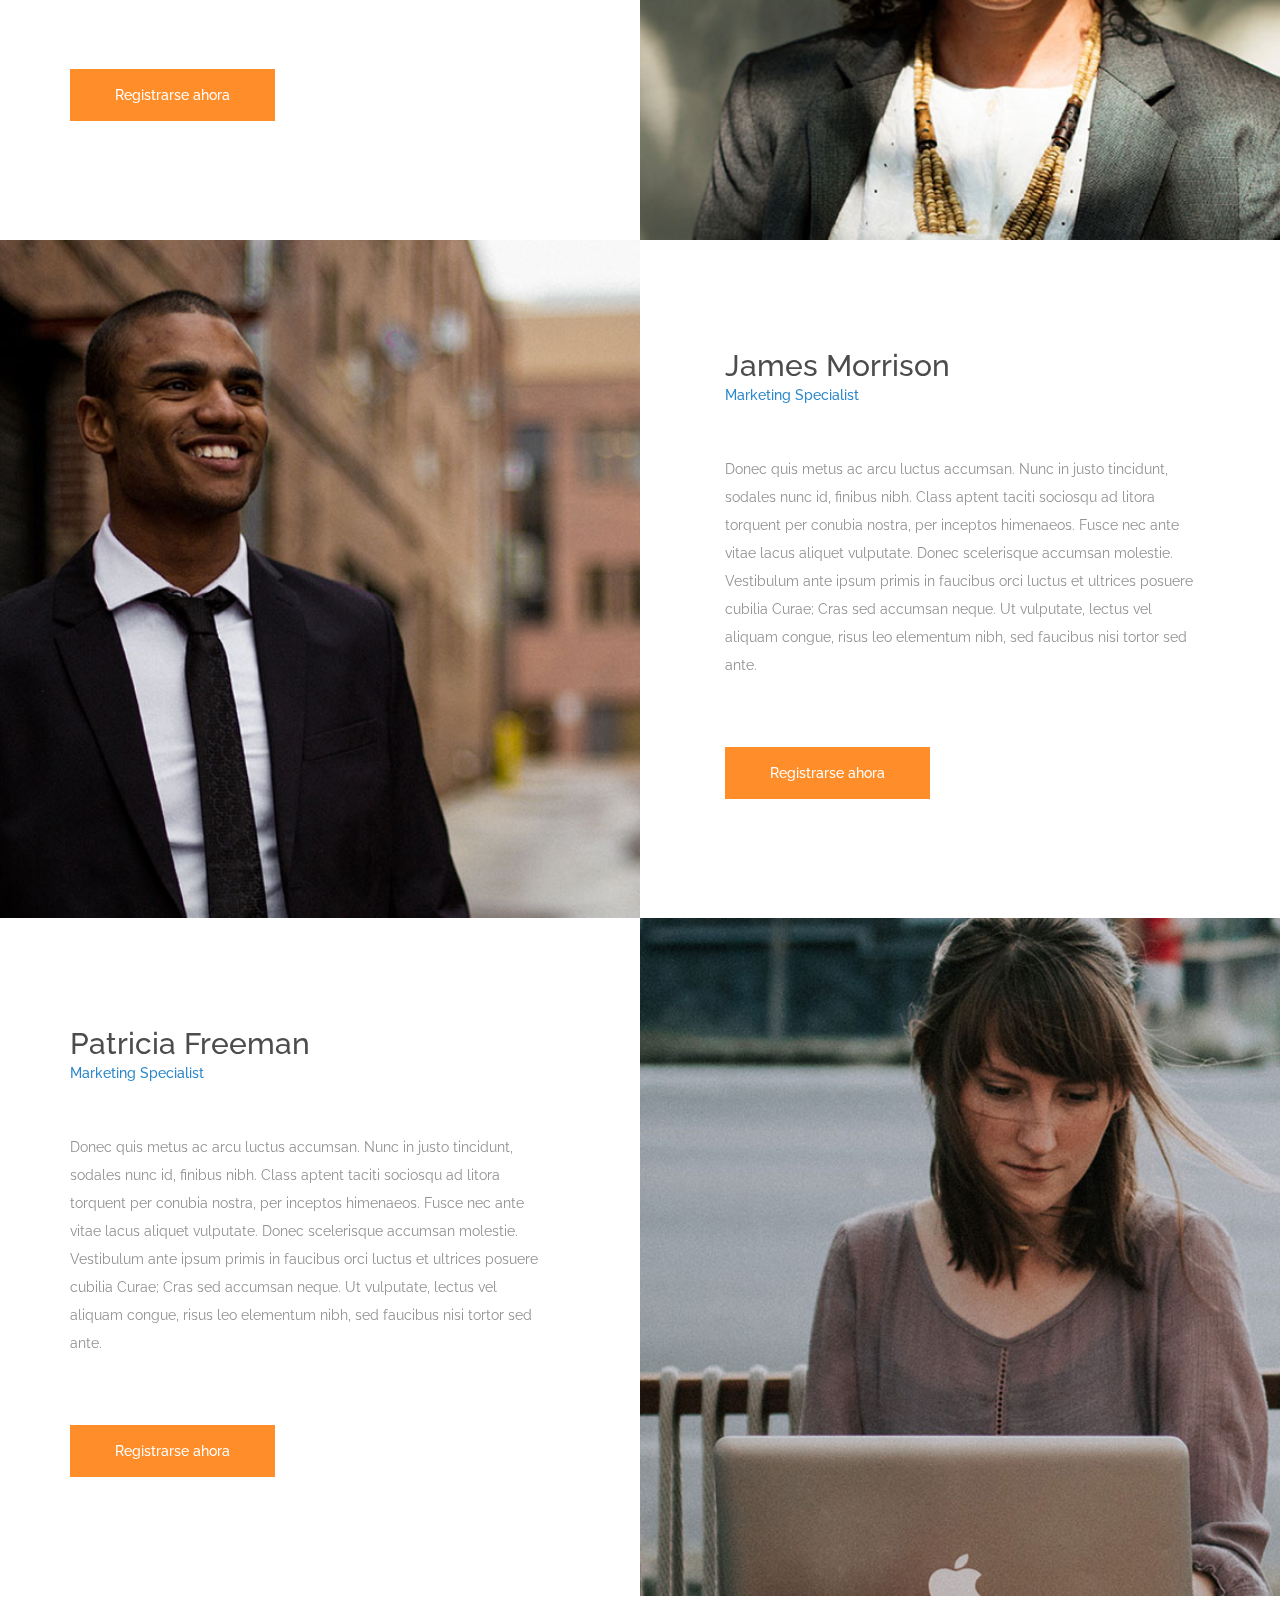
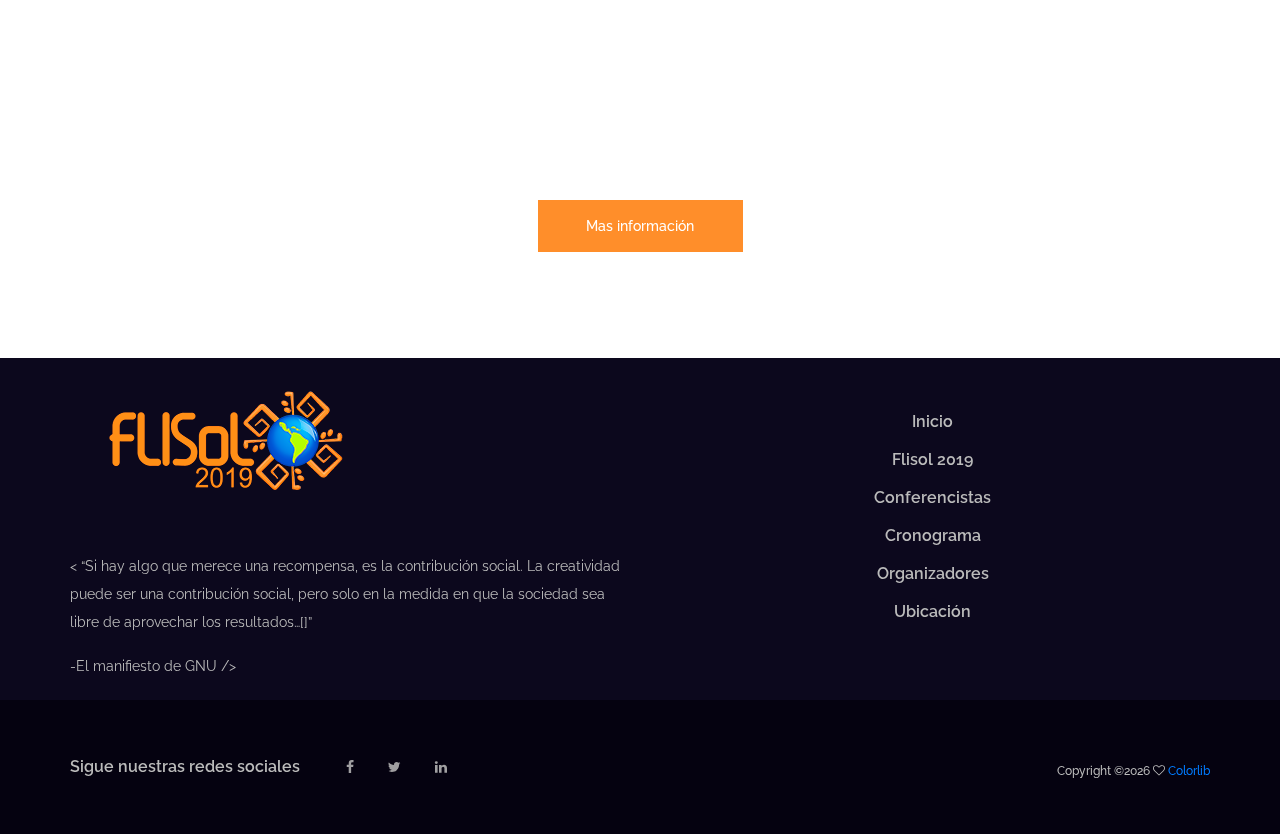
==== commit cc497d28: "update" ====
--- a/conferencias.html
+++ b/conferencias.html
@@ -74,8 +74,7 @@
 											<div class="logo_container d-flex flex-row align-items-start justify-content-start">
 												<!--<div class="logo_image"><div><img src="images/logo.png" alt=""></div></div>-->
 												<div class="logo_content">
-                                                    <div class="logo_text"><div><img src="images/logo.png" alt=""></div></div>
-													<!--<div id="logo_text" class="logo_text logo_text_not_ie">FLISOL 2019</div>-->
+<div class="logo_text"><div><img  id="logoid" src="images/1/FLISoL%20Ecuador.png" alt=""></div></div>													<!--<div id="logo_text" class="logo_text logo_text_not_ie">FLISOL 2019</div>-->
 													<!--<div class="logo_sub" align="center">Mayo 19, 2019 - GYE, ECUADOR</div>-->
 												</div>
 											</div>
@@ -266,8 +265,7 @@
 									<div class="logo_container d-flex flex-row align-items-start justify-content-start">
 												<!--<div class="logo_image"><div><img src="images/logo.png" alt=""></div></div>-->
 												<div class="logo_content">
-                                                    <div class="logo_text"><div><img src="images/logo.png" alt=""></div></div>
-													<!--<div id="logo_text" class="logo_text logo_text_not_ie">FLISOL 2019</div>-->
+<div class="logo_text"><div><img src="images/1/FLISoL%20Ecuador.png" alt=""></div></div>													<!--<div id="logo_text" class="logo_text logo_text_not_ie">FLISOL 2019</div>-->
 													<!--<div class="logo_sub" align="center">Mayo 19, 2019 - GYE, ECUADOR</div>-->
 												</div>
 											</div>
